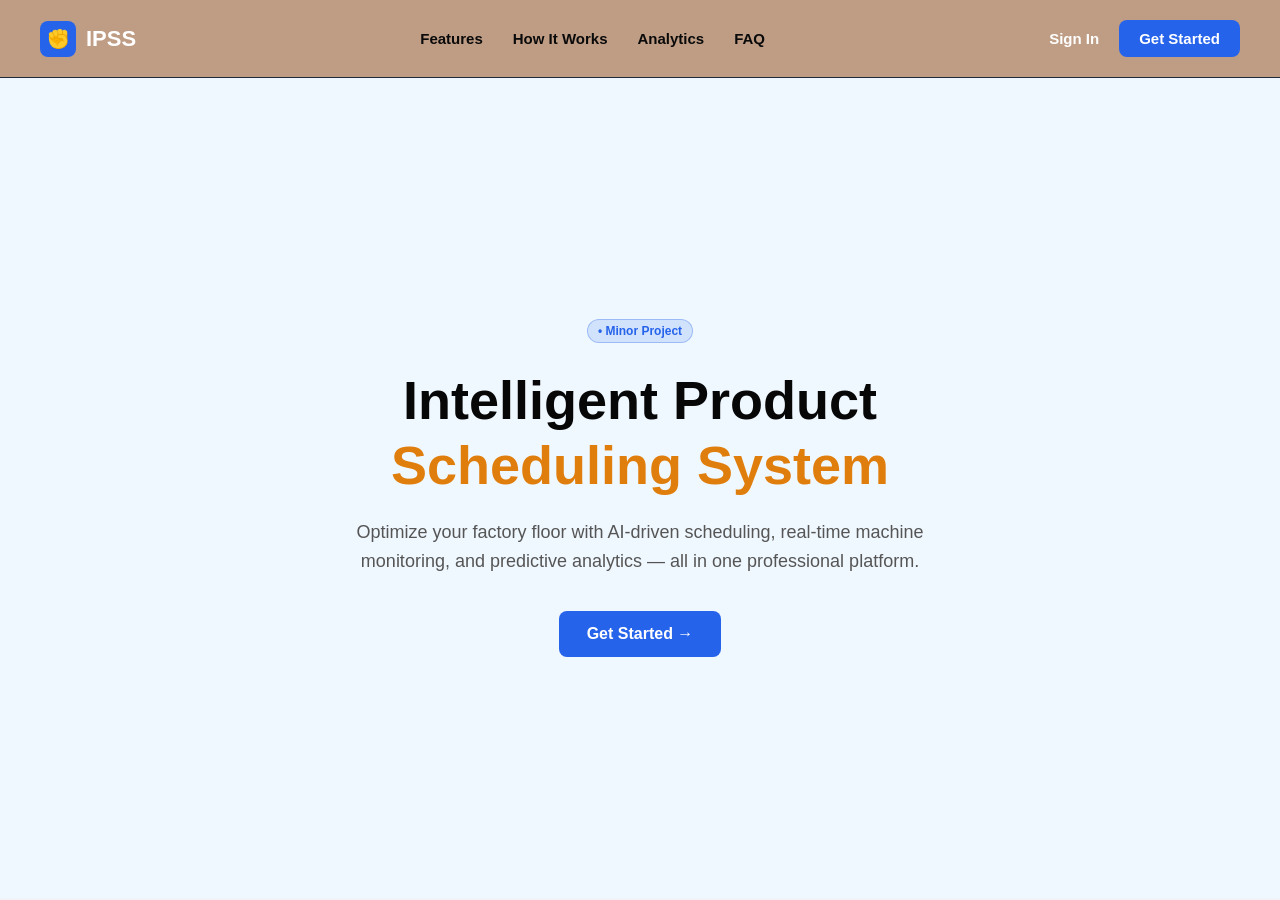
==== dashboard.html @ c1b98edc "Initial commit" ====
<!DOCTYPE html>
<html lang="en">
<head>
    <meta charset="UTF-8">
    <meta name="viewport" content="width=device-width, initial-scale=1.0">
    <title>ITPS - Dashboard</title>
    <link rel="stylesheet" href="css/style.css">
</head>
<body>

    <div class="app-container">
        <!-- Sidebar Navigation -->
        <aside class="sidebar">
            <div class="sidebar-header">
                <div class="logo-icon">&#9994;</div>
                <div>
                    <div class="logo-text">ITPS</div>
                    <span class="logo-sub">Scheduling System</span>
                </div>
            </div>

            <ul class="sidebar-menu">
                <li><a href="dashboard.html" class="active"><span class="icon">📊</span> <span>Dashboard</span></a></li>
                <li><a href="products.html"><span class="icon">📦</span> <span>Products</span></a></li>
                <li><a href="machines.html"><span class="icon">🏭</span> <span>Machines</span></a></li>
                <li><a href="orders.html"><span class="icon">📋</span> <span>Orders</span></a></li>
                <li><a href="schedule.html"><span class="icon">📅</span> <span>Schedule</span></a></li>
                <li><a href="reports.html"><span class="icon">📈</span> <span>Reports</span></a></li>
                <li><a href="profile.html"><span class="icon">👤</span> <span>Profile</span></a></li>
            </ul>

            <div class="sidebar-footer">
                <a href="index.html" onclick="logout()" class="btn-logout"><span class="icon">🚪</span> <span>Logout</span></a>
            </div>
        </aside>

        <!-- Main Content Area -->
        <main class="main-content">
            <!-- Top Header with Hamburger and Admin Profile -->
            <header class="top-header">
                <div class="header-left">
                    <button class="hamburger-btn" onclick="toggleMobileSidebar()">☰</button>
                    <h1 class="page-title">Dashboard Overview</h1>
                </div>

                <div class="header-controls">
                    <button id="themeToggleBtn" onclick="toggleDarkMode()" class="btn-theme-toggle">🌙 Dark Mode</button>

                    <a href="profile.html" class="user-profile" style="text-decoration: none;">
                        <div class="user-avatar">AU</div>
                        <div class="user-info">
                            <div class="user-name">Admin User</div>
                            <div class="user-role">Production Manager</div>
                        </div>
                    </a>
                </div>
            </header>

            <!-- Content Wrapper -->
            <div class="content-wrapper">
                <!-- Notifications & Alert Banner Area -->
                <div id="dashboardNotifications" class="notification-area">
                    <!-- Populated dynamically by script.js -->
                </div>

                <!-- Summary Stats Cards Grid -->
                <div class="stats-grid">
                    <div class="stat-card">
                        <div class="stat-info">
                            <h3>Total Products</h3>
                            <p id="dashTotalProducts">0</p>
                        </div>
                        <div class="stat-icon icon-purple">📦</div>
                    </div>

                    <div class="stat-card">
                        <div class="stat-info">
                            <h3>Total Machines</h3>
                            <p id="dashTotalMachines">0</p>
                        </div>
                        <div class="stat-icon icon-cyan">🏭</div>
                    </div>

                    <div class="stat-card">
                        <div class="stat-info">
                            <h3>Total Orders</h3>
                            <p id="dashTotalOrders">0</p>
                        </div>
                        <div class="stat-icon icon-blue">📋</div>
                    </div>

                    <div class="stat-card">
                        <div class="stat-info">
                            <h3>Pending Orders</h3>
                            <p id="dashPendingOrders">0</p>
                        </div>
                        <div class="stat-icon icon-amber">⏳</div>
                    </div>

                    <div class="stat-card">
                        <div class="stat-info">
                            <h3>Completed Orders</h3>
                            <p id="dashCompletedOrders">0</p>
                        </div>
                        <div class="stat-icon icon-green">✅</div>
                    </div>

                    <div class="stat-card">
                        <div class="stat-info">
                            <h3>Delayed Orders</h3>
                            <p id="dashDelayedOrders">0</p>
                        </div>
                        <div class="stat-icon icon-rose">⚠️</div>
                    </div>
                </div>

                <!-- Production Progress Indicator -->
                <div class="card">
                    <div class="card-header">
                        <h2 class="card-title">Production Progress</h2>
                        <span id="dashProgressVal" style="font-weight: 700; color: var(--primary-color);">0%</span>
                    </div>
                    <div class="progress-bar-container">
                        <div class="progress-track">
                            <div id="dashProgressBarFill" class="progress-fill" style="width: 0%;"></div>
                        </div>
                    </div>
                </div>

                <!-- Grid for Machine Utilization & Upcoming Deadlines -->
                <div style="display: grid; grid-template-columns: repeat(auto-fit, minmax(300px, 1fr)); gap: 20px;">
                    <!-- Machine Utilization Section -->
                    <div class="card">
                        <div class="card-header">
                            <h2 class="card-title">Machine Utilization</h2>
                            <a href="machines.html" class="btn btn-secondary btn-sm">Manage</a>
                        </div>
                        <div class="table-responsive">
                            <table class="custom-table">
                                <thead>
                                    <tr>
                                        <th>Machine</th>
                                        <th>Capacity</th>
                                        <th>Status</th>
                                        <th>Utilization</th>
                                    </tr>
                                </thead>
                                <tbody id="dashMachineStatusBody">
                                    <!-- Populated dynamically -->
                                </tbody>
                            </table>
                        </div>
                    </div>

                    <!-- Upcoming Deadlines Section -->
                    <div class="card">
                        <div class="card-header">
                            <h2 class="card-title">Upcoming Deadlines</h2>
                            <a href="orders.html" class="btn btn-secondary btn-sm">All Orders</a>
                        </div>
                        <div class="table-responsive">
                            <table class="custom-table">
                                <thead>
                                    <tr>
                                        <th>Order ID</th>
                                        <th>Product</th>
                                        <th>Deadline</th>
                                        <th>Status</th>
                                    </tr>
                                </thead>
                                <tbody id="dashUpcomingDeadlinesBody">
                                    <!-- Populated dynamically -->
                                </tbody>
                            </table>
                        </div>
                    </div>
                </div>

                <!-- Recent Activity Feed -->
                <div class="card">
                    <div class="card-header">
                        <h2 class="card-title">Recent Activity</h2>
                    </div>
                    <div id="dashActivityList" class="activity-list">
                        <!-- Populated dynamically -->
                    </div>
                </div>
            </div>
        </main>
    </div>

    <script src="js/script.js"></script>
</body>
</html>
---- css/style.css ----
/* 
===================================================================
   ITPS - Intelligent Product Scheduling System
   Unified Stylesheet (css/style.css)
   Matches Landing Page Colors & Supports Dark Mode + Mobile Navigation
===================================================================
*/

/* --- Reset & Global Variables --- */
* {
    margin: 0;
    padding: 0;
    box-sizing: border-box;
    font-family: 'Segoe UI', Tahoma, Geneva, Verdana, sans-serif;
}

:root {
    --primary-color: #2563eb;
    --primary-hover: #1d4ed8;
    --accent-orange: #e07e0d;
    --header-bg: #bf9d85;
    --sidebar-bg: #2d2621;
    --sidebar-hover: #3d342d;
    --sidebar-text: #d1c4b9;
    --sidebar-active: #ffffff;
    --bg-color: #f2f3f7;
    --card-bg: #ffffff;
    --text-color: #070707;
    --text-muted: #555555;
    --border-color: #d1d5db;
    
    /* Status Colors */
    --success-bg: #dcfce7;
    --success-text: #15803d;
    --warning-bg: #fef3c7;
    --warning-text: #b45309;
    --danger-bg: #fee2e2;
    --danger-text: #b91c1c;
    --info-bg: #dbeafe;
    --info-text: #1e40af;
}

/* ==========================================
   DARK MODE OVERRIDES
   ========================================== */
body.dark-mode {
    --bg-color: #0f172a;
    --card-bg: #1e293b;
    --text-color: #f8fafc;
    --text-muted: #94a3b8;
    --border-color: #334155;
    --header-bg: #1e293b;
    --sidebar-bg: #0f172a;
    --sidebar-hover: #1e293b;
}

body.dark-mode .custom-table th {
    background-color: #334155;
    color: #f8fafc;
}

body.dark-mode .form-control {
    background-color: #0f172a;
    color: #ffffff;
    border-color: #334155;
}

body {
    background-color: var(--bg-color);
    color: var(--text-color);
    min-height: 100vh;
    transition: background-color 0.3s, color 0.3s;
}

/* ==========================================
   ORIGINAL SINGLE-SCREEN LANDING PAGE STYLES
   ========================================== */
header {
    width: 100%;
    padding: 20px 40px;
    display: flex;
    justify-content: space-between;
    align-items: center;
    border-bottom: 1px solid #1e293b;
    background-color: var(--header-bg);
}

.logo {
    display: flex;
    align-items: center;
    gap: 10px;
    font-size: 22px;
    font-weight: 700;
    color: #ffffff;
    text-decoration: none;
}

.logo-icon {
    width: 36px;
    height: 36px;
    background-color: var(--primary-color);
    color: #ffffff;
    border-radius: 8px;
    display: flex;
    align-items: center;
    justify-content: center;
    font-size: 18px;
    font-weight: bold;
}

nav {
    display: flex;
    gap: 30px;
}

nav a {
    color: #0a0a0a;
    text-decoration: none;
    font-size: 15px;
    font-weight: 600;
    transition: color 0.2s;
}

nav a:hover {
    color: #ffffff;
}

.header-buttons {
    display: flex;
    align-items: center;
    gap: 20px;
}

.btn-signin {
    color: #ffffff;
    text-decoration: none;
    font-size: 15px;
    font-weight: 600;
}

.btn-signin:hover {
    color: #0a0a0a;
}

.btn-primary {
    background-color: var(--primary-color);
    color: #ffffff;
    padding: 10px 20px;
    border-radius: 8px;
    text-decoration: none;
    font-size: 15px;
    font-weight: 600;
    border: none;
    cursor: pointer;
    transition: background-color 0.2s;
    display: inline-flex;
    align-items: center;
    justify-content: center;
    gap: 8px;
}

.btn-primary:hover {
    background-color: var(--primary-hover);
}

/* Original Single-Screen Hero Container */
.hero-container {
    flex: 1;
    min-height: calc(100vh - 80px);
    display: flex;
    flex-direction: column;
    justify-content: center;
    align-items: center;
    text-align: center;
    padding: 0 20px;
    background-color: aliceblue;
}

body.dark-mode .hero-container {
    background-color: #0f172a;
}

.badge {
    background-color: rgba(37, 99, 235, 0.15);
    color: var(--primary-color);
    border: 1px solid rgba(37, 99, 235, 0.3);
    padding: 6px 16px;
    border-radius: 20px;
    font-size: 13px;
    font-weight: 600;
    margin-bottom: 25px;
    display: inline-block;
}

.hero-title {
    font-size: 54px;
    font-weight: 800;
    max-width: 800px;
    line-height: 1.2;
    margin-bottom: 20px;
    color: var(--text-color);
}

.hero-title span {
    color: var(--accent-orange);
}

.hero-description {
    color: var(--text-muted);
    font-size: 18px;
    max-width: 650px;
    line-height: 1.6;
    margin-bottom: 35px;
}

/* ==========================================
   INNER APP LAYOUT & SIDEBAR
   ========================================== */
.app-container {
    display: flex;
    width: 100%;
    min-height: 100vh;
}

.sidebar {
    width: 250px;
    background-color: var(--sidebar-bg);
    color: #ffffff;
    display: flex;
    flex-direction: column;
    position: fixed;
    height: 100vh;
    left: 0;
    top: 0;
    z-index: 100;
    box-shadow: 2px 0 10px rgba(0, 0, 0, 0.15);
    transition: transform 0.3s ease;
}

.sidebar-header {
    padding: 20px;
    display: flex;
    align-items: center;
    gap: 12px;
    background-color: var(--header-bg);
    border-bottom: 1px solid #1e293b;
}

.sidebar-header .logo-text {
    font-size: 20px;
    font-weight: 700;
    color: #ffffff;
}

.sidebar-header .logo-sub {
    font-size: 11px;
    color: #f1f5f9;
    font-weight: 600;
    display: block;
}

.sidebar-menu {
    list-style: none;
    padding: 20px 0;
    flex-grow: 1;
}

.sidebar-menu li a {
    display: flex;
    align-items: center;
    gap: 12px;
    padding: 12px 24px;
    color: var(--sidebar-text);
    text-decoration: none;
    font-size: 15px;
    font-weight: 500;
    transition: all 0.2s ease;
    border-left: 4px solid transparent;
}

.sidebar-menu li a:hover {
    background-color: var(--sidebar-hover);
    color: #ffffff;
}

.sidebar-menu li a.active {
    background-color: var(--sidebar-hover);
    color: var(--sidebar-active);
    border-left-color: var(--accent-orange);
}

.sidebar-menu li a .icon {
    font-size: 18px;
    width: 22px;
    text-align: center;
}

.sidebar-footer {
    padding: 16px 20px;
    border-top: 1px solid var(--sidebar-hover);
}

.btn-logout {
    display: flex;
    align-items: center;
    gap: 10px;
    color: #ef4444;
    text-decoration: none;
    font-size: 14px;
    font-weight: 600;
    padding: 10px;
    border-radius: 6px;
    transition: background-color 0.2s;
}

.btn-logout:hover {
    background-color: rgba(239, 68, 68, 0.1);
}

.main-content {
    margin-left: 250px;
    flex-grow: 1;
    display: flex;
    flex-direction: column;
    min-height: 100vh;
}

.top-header {
    background-color: var(--header-bg);
    height: 70px;
    padding: 0 30px;
    display: flex;
    align-items: center;
    justify-content: space-between;
    border-bottom: 1px solid var(--border-color);
}

.header-left {
    display: flex;
    align-items: center;
    gap: 15px;
}

.hamburger-btn {
    display: none;
    background: none;
    border: none;
    color: #ffffff;
    font-size: 24px;
    cursor: pointer;
}

.page-title {
    font-size: 22px;
    font-weight: 700;
    color: #ffffff;
}

.header-controls {
    display: flex;
    align-items: center;
    gap: 15px;
}

.btn-theme-toggle {
    background-color: rgba(255, 255, 255, 0.2);
    color: #ffffff;
    border: none;
    padding: 8px 12px;
    border-radius: 20px;
    cursor: pointer;
    font-size: 13px;
    font-weight: 600;
    transition: background-color 0.2s;
}

.btn-theme-toggle:hover {
    background-color: rgba(255, 255, 255, 0.35);
}

.user-profile {
    display: flex;
    align-items: center;
    gap: 10px;
    cursor: pointer;
    position: relative;
}

.user-avatar {
    width: 38px;
    height: 38px;
    background-color: var(--primary-color);
    border-radius: 50%;
    display: flex;
    align-items: center;
    justify-content: center;
    font-weight: bold;
    color: #ffffff;
}

.user-info {
    font-size: 14px;
}

.user-name {
    font-weight: 700;
    color: #ffffff;
}

.user-role {
    font-size: 12px;
    color: #f1f5f9;
}

.content-wrapper {
    padding: 30px;
    flex-grow: 1;
}

/* ==========================================
   ALERTS & NOTIFICATIONS
   ========================================== */
.notification-area {
    margin-bottom: 25px;
    display: flex;
    flex-direction: column;
    gap: 10px;
}

.alert-box {
    padding: 12px 16px;
    border-radius: 8px;
    font-size: 14px;
    display: flex;
    align-items: center;
    justify-content: space-between;
    border-left: 4px solid;
}

.alert-warning {
    background-color: #fef3c7;
    color: #b45309;
    border-left-color: #d97706;
}

.alert-danger {
    background-color: #fee2e2;
    color: #b91c1c;
    border-left-color: #dc2626;
}

.alert-success {
    background-color: #dcfce7;
    color: #15803d;
    border-left-color: #16a34a;
}

.alert-info {
    background-color: #dbeafe;
    color: #1e40af;
    border-left-color: #2563eb;
}

/* ==========================================
   SEARCH & FILTER CONTROLS
   ========================================== */
.filter-bar {
    display: flex;
    flex-wrap: wrap;
    gap: 15px;
    align-items: center;
    justify-content: space-between;
    margin-bottom: 20px;
}

.search-box {
    position: relative;
    flex: 1;
    min-width: 220px;
}

.search-box input {
    width: 100%;
    padding: 10px 14px 10px 36px;
    border: 1px solid var(--border-color);
    border-radius: 6px;
    font-size: 14px;
    outline: none;
    background-color: var(--card-bg);
    color: var(--text-color);
}

.search-box .search-icon {
    position: absolute;
    left: 12px;
    top: 50%;
    transform: translateY(-50%);
    color: var(--text-muted);
    font-size: 14px;
}

.filter-group {
    display: flex;
    gap: 10px;
    align-items: center;
}

.filter-group label {
    font-size: 13px;
    font-weight: 600;
}

/* ==========================================
   GANTT TIMELINE CHART (SCHEDULE PAGE)
   ========================================== */
.gantt-container {
    margin-top: 25px;
    background-color: var(--card-bg);
    border-radius: 10px;
    padding: 20px;
    border: 1px solid var(--border-color);
}

.gantt-header {
    display: grid;
    grid-template-columns: 120px repeat(6, 1fr);
    border-bottom: 2px solid var(--border-color);
    padding-bottom: 10px;
    font-weight: 600;
    font-size: 13px;
    text-align: center;
    color: var(--text-muted);
}

.gantt-row {
    display: grid;
    grid-template-columns: 120px repeat(6, 1fr);
    align-items: center;
    border-bottom: 1px solid var(--border-color);
    padding: 12px 0;
    font-size: 13px;
}

.gantt-machine-label {
    font-weight: 700;
    padding-left: 8px;
}

.gantt-slot {
    padding: 4px;
}

.gantt-bar {
    background-color: var(--primary-color);
    color: #ffffff;
    padding: 6px 8px;
    border-radius: 6px;
    font-size: 12px;
    font-weight: 600;
    text-align: center;
    white-space: nowrap;
    overflow: hidden;
    text-overflow: ellipsis;
    box-shadow: 0 2px 4px rgba(0, 0, 0, 0.1);
}

.gantt-bar.high { background-color: #dc2626; }
.gantt-bar.medium { background-color: #d97706; }
.gantt-bar.low { background-color: #2563eb; }

/* ==========================================
   DASHBOARD RECENT ACTIVITY & PROGRESS
   ========================================== */
.activity-list {
    display: flex;
    flex-direction: column;
    gap: 12px;
}

.activity-item {
    display: flex;
    align-items: center;
    gap: 12px;
    font-size: 14px;
    padding: 10px 0;
    border-bottom: 1px solid var(--border-color);
}

.activity-item:last-child {
    border-bottom: none;
}

.activity-icon {
    width: 32px;
    height: 32px;
    border-radius: 50%;
    background-color: var(--info-bg);
    color: var(--info-text);
    display: flex;
    align-items: center;
    justify-content: center;
    font-size: 14px;
}

.activity-time {
    margin-left: auto;
    font-size: 12px;
    color: var(--text-muted);
}

.progress-bar-container {
    margin-top: 10px;
}

.progress-label {
    display: flex;
    justify-content: space-between;
    font-size: 13px;
    font-weight: 600;
    margin-bottom: 6px;
}

.progress-track {
    width: 100%;
    height: 12px;
    background-color: #e2e8f0;
    border-radius: 6px;
    overflow: hidden;
}

body.dark-mode .progress-track {
    background-color: #334155;
}

.progress-fill {
    height: 100%;
    background-color: var(--primary-color);
    border-radius: 6px;
    transition: width 0.4s ease;
}

/* ==========================================
   DASHBOARD & REPORTS STATS CARDS
   ========================================== */
.stats-grid {
    display: grid;
    grid-template-columns: repeat(auto-fit, minmax(200px, 1fr));
    gap: 20px;
    margin-bottom: 30px;
}

.stat-card {
    background-color: var(--card-bg);
    border-radius: 10px;
    padding: 20px;
    border: 1px solid var(--border-color);
    box-shadow: 0 2px 4px rgba(0, 0, 0, 0.03);
    display: flex;
    align-items: center;
    justify-content: space-between;
}

.stat-info h3 {
    font-size: 13px;
    text-transform: uppercase;
    letter-spacing: 0.5px;
    color: var(--text-muted);
    margin-bottom: 6px;
}

.stat-info p {
    font-size: 26px;
    font-weight: 700;
    color: var(--text-color);
}

.stat-icon {
    width: 48px;
    height: 48px;
    border-radius: 10px;
    display: flex;
    align-items: center;
    justify-content: center;
    font-size: 22px;
}

.icon-blue { background-color: #dbeafe; color: #2563eb; }
.icon-amber { background-color: #fef3c7; color: #d97706; }
.icon-green { background-color: #dcfce7; color: #16a34a; }
.icon-purple { background-color: #f3e8ff; color: #9333ea; }
.icon-cyan { background-color: #cff4fc; color: #0891b2; }
.icon-rose { background-color: #ffe4e6; color: #e11d48; }

.card {
    background-color: var(--card-bg);
    border-radius: 10px;
    border: 1px solid var(--border-color);
    box-shadow: 0 2px 4px rgba(0, 0, 0, 0.03);
    padding: 24px;
    margin-bottom: 30px;
}

.card-header {
    display: flex;
    align-items: center;
    justify-content: space-between;
    margin-bottom: 20px;
    padding-bottom: 12px;
    border-bottom: 1px solid var(--border-color);
}

.card-title {
    font-size: 18px;
    font-weight: 600;
    color: var(--text-color);
}

/* Forms */
.form-grid {
    display: grid;
    grid-template-columns: repeat(auto-fit, minmax(200px, 1fr));
    gap: 16px;
    align-items: end;
    margin-bottom: 20px;
}

.form-group {
    display: flex;
    flex-direction: column;
    gap: 6px;
}

.form-group label {
    font-size: 13px;
    font-weight: 600;
    color: var(--text-color);
}

.form-control {
    padding: 10px 14px;
    border: 1px solid var(--border-color);
    border-radius: 6px;
    font-size: 14px;
    outline: none;
    transition: border-color 0.2s;
    background-color: var(--card-bg);
    color: var(--text-color);
}

.form-control:focus {
    border-color: var(--primary-color);
    box-shadow: 0 0 0 3px rgba(37, 99, 235, 0.1);
}

/* Buttons */
.btn {
    padding: 10px 18px;
    border-radius: 6px;
    font-size: 14px;
    font-weight: 600;
    cursor: pointer;
    border: none;
    transition: all 0.2s;
    display: inline-flex;
    align-items: center;
    justify-content: center;
    gap: 8px;
    text-decoration: none;
}

.btn-secondary {
    background-color: #64748b;
    color: #ffffff;
}

.btn-secondary:hover {
    background-color: #475569;
}

.btn-danger {
    background-color: #ef4444;
    color: #ffffff;
}

.btn-danger:hover {
    background-color: #dc2626;
}

.btn-success {
    background-color: #16a34a;
    color: #ffffff;
}

.btn-success:hover {
    background-color: #15803d;
}

.btn-sm {
    padding: 6px 12px;
    font-size: 12px;
}

/* Tables */
.table-responsive {
    width: 100%;
    overflow-x: auto;
}

.custom-table {
    width: 100%;
    border-collapse: collapse;
    font-size: 14px;
    text-align: left;
}

.custom-table th {
    background-color: #f1f5f9;
    color: var(--text-color);
    font-weight: 600;
    padding: 12px 16px;
    border-bottom: 2px solid var(--border-color);
}

.custom-table td {
    padding: 12px 16px;
    border-bottom: 1px solid var(--border-color);
    color: var(--text-color);
}

.custom-table tbody tr:hover {
    background-color: rgba(37, 99, 235, 0.04);
}

/* Badges */
.badge {
    display: inline-block;
    padding: 4px 10px;
    border-radius: 12px;
    font-size: 12px;
    font-weight: 600;
    text-transform: capitalize;
}

.badge-success { background-color: var(--success-bg); color: var(--success-text); }
.badge-warning { background-color: var(--warning-bg); color: var(--warning-text); }
.badge-danger { background-color: var(--danger-bg); color: var(--danger-text); }
.badge-info { background-color: var(--info-bg); color: var(--info-text); }

.action-buttons {
    display: flex;
    gap: 8px;
}

.empty-placeholder {
    text-align: center;
    padding: 30px;
    color: var(--text-muted);
    font-size: 14px;
}

/* ==========================================
   RESPONSIVE MOBILE STYLES
   ========================================== */
@media (max-width: 768px) {
    .hamburger-btn {
        display: block;
    }

    .sidebar {
        transform: translateX(-100%);
        width: 240px;
    }

    .sidebar.open {
        transform: translateX(0);
    }

    .main-content {
        margin-left: 0;
    }

    .top-header {
        padding: 0 15px;
    }

    .content-wrapper {
        padding: 15px;
    }

    .hero-title {
        font-size: 32px;
    }
}
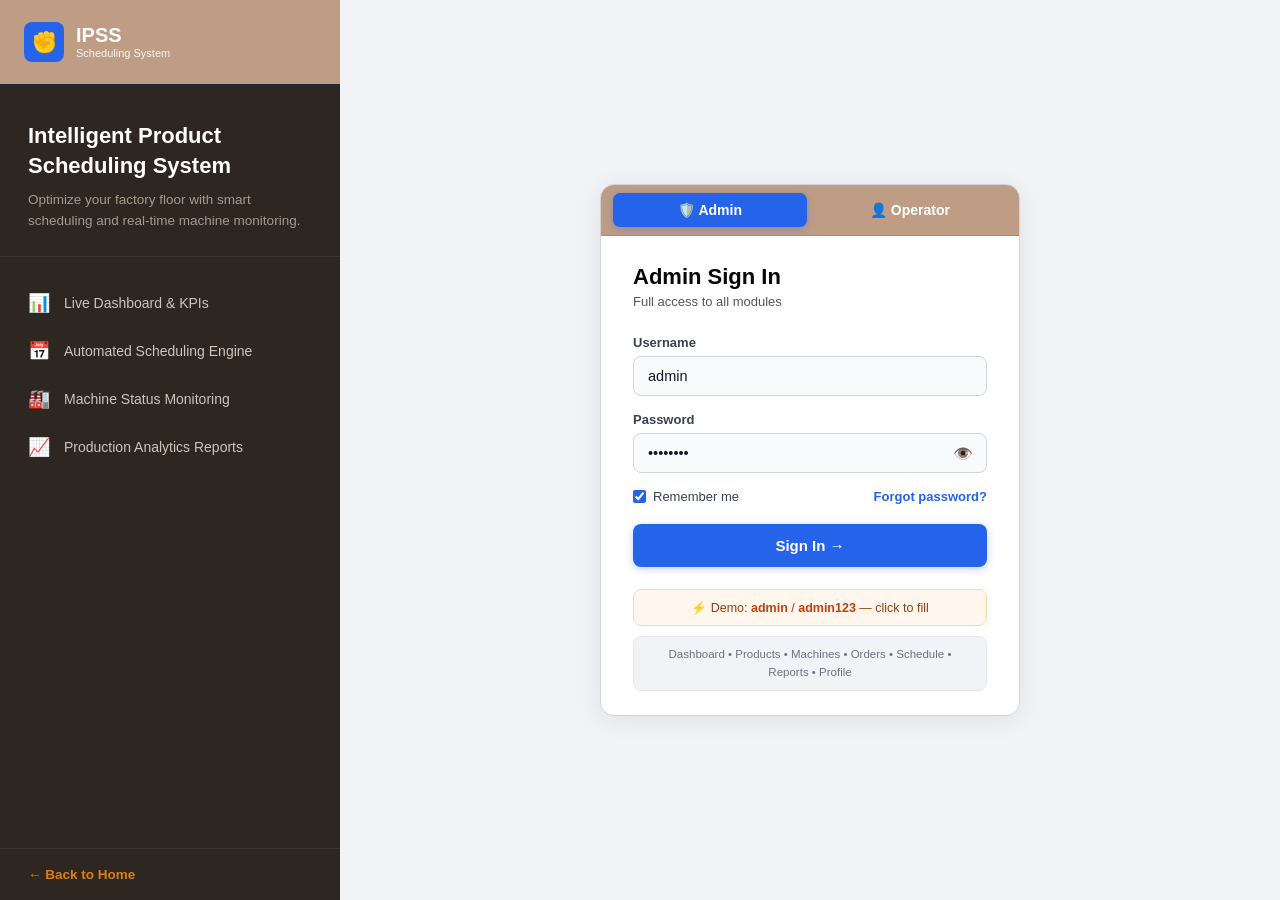
==== commit 694812ed: "loginchange" ====
--- a/dashboard.html
+++ b/dashboard.html
@@ -3,7 +3,8 @@
 <head>
     <meta charset="UTF-8">
     <meta name="viewport" content="width=device-width, initial-scale=1.0">
-    <title>ITPS - Dashboard</title>
+    <title>IPSS - Dashboard</title>
+    <link rel="icon" type="image/svg+xml" href="images/favicon.svg">
     <link rel="stylesheet" href="css/style.css">
 </head>
 <body>
@@ -14,7 +15,7 @@
             <div class="sidebar-header">
                 <div class="logo-icon">&#9994;</div>
                 <div>
-                    <div class="logo-text">ITPS</div>
+                    <div class="logo-text">IPSS</div>
                     <span class="logo-sub">Scheduling System</span>
                 </div>
             </div>
--- a/css/style.css
+++ b/css/style.css
@@ -890,4 +890,379 @@
     .hero-title {
         font-size: 32px;
     }
+}
+
+/* ==========================================
+   DUAL ORDER ENTRY & PRE-SCHEDULING STYLES
+   ========================================== */
+.tab-container {
+    display: flex;
+    gap: 10px;
+    border-bottom: 2px solid var(--border-color);
+    margin-bottom: 20px;
+}
+
+.tab-btn {
+    padding: 10px 18px;
+    background: transparent;
+    border: none;
+    border-bottom: 3px solid transparent;
+    font-size: 14px;
+    font-weight: 600;
+    color: var(--text-muted);
+    cursor: pointer;
+    transition: all 0.2s ease;
+    margin-bottom: -2px;
+}
+
+.tab-btn:hover {
+    color: var(--primary-color);
+}
+
+.tab-btn.active {
+    color: var(--primary-color);
+    border-bottom-color: var(--primary-color);
+}
+
+.tab-content {
+    animation: fadeIn 0.3s ease-in-out;
+}
+
+@keyframes fadeIn {
+    from { opacity: 0; transform: translateY(4px); }
+    to { opacity: 1; transform: translateY(0); }
+}
+
+/* Drag & Drop Zone */
+.drop-zone {
+    border: 2px dashed var(--border-color);
+    border-radius: 12px;
+    padding: 30px 20px;
+    text-align: center;
+    background-color: rgba(37, 99, 235, 0.02);
+    cursor: pointer;
+    transition: all 0.25s ease;
+}
+
+body.dark-mode .drop-zone {
+    background-color: rgba(255, 255, 255, 0.02);
+}
+
+.drop-zone:hover, .drop-zone.drop-zone--over {
+    border-color: var(--primary-color);
+    background-color: rgba(37, 99, 235, 0.08);
+}
+
+.drop-zone-icon {
+    font-size: 36px;
+    margin-bottom: 8px;
+}
+
+.drop-zone-prompt {
+    font-size: 14px;
+    color: var(--text-color);
+}
+
+/* CSV Preview Table Row Highlights */
+.tr-invalid {
+    background-color: rgba(239, 68, 68, 0.1) !important;
+}
+
+.tr-valid {
+    background-color: rgba(34, 197, 94, 0.05) !important;
+}
+
+/* Pre-Scheduling Analysis Modal */
+.modal-overlay {
+    position: fixed;
+    top: 0;
+    left: 0;
+    width: 100vw;
+    height: 100vh;
+    background: rgba(15, 23, 42, 0.65);
+    backdrop-filter: blur(5px);
+    display: flex;
+    align-items: center;
+    justify-content: center;
+    z-index: 1000;
+    padding: 20px;
+    animation: fadeIn 0.25s ease-out;
+}
+
+.modal-content {
+    background: var(--card-bg);
+    color: var(--text-color);
+    border-radius: 16px;
+    width: 100%;
+    max-width: 960px;
+    max-height: 90vh;
+    display: flex;
+    flex-direction: column;
+    box-shadow: 0 20px 25px -5px rgba(0, 0, 0, 0.3), 0 10px 10px -5px rgba(0, 0, 0, 0.2);
+    border: 1px solid var(--border-color);
+    overflow: hidden;
+}
+
+.modal-header {
+    padding: 20px 25px;
+    border-bottom: 1px solid var(--border-color);
+    display: flex;
+    justify-content: space-between;
+    align-items: flex-start;
+}
+
+.modal-title {
+    font-size: 20px;
+    font-weight: 700;
+}
+
+.modal-close-btn {
+    background: transparent;
+    border: none;
+    font-size: 24px;
+    font-weight: 600;
+    color: var(--text-muted);
+    cursor: pointer;
+    line-height: 1;
+    padding: 4px 8px;
+    border-radius: 6px;
+}
+
+.modal-close-btn:hover {
+    color: var(--text-color);
+    background-color: rgba(0, 0, 0, 0.05);
+}
+
+.modal-body {
+    padding: 20px 25px;
+    overflow-y: auto;
+    flex: 1;
+}
+
+.modal-footer {
+    padding: 15px 25px;
+    border-top: 1px solid var(--border-color);
+    display: flex;
+    justify-content: flex-end;
+    gap: 12px;
+    background: rgba(0, 0, 0, 0.02);
+}
+
+/* Modal KPI Cards */
+.modal-kpi-grid {
+    display: grid;
+    grid-template-columns: repeat(auto-fit, minmax(200px, 1fr));
+    gap: 15px;
+    margin-bottom: 20px;
+}
+
+.kpi-card {
+    background: var(--bg-color);
+    border: 1px solid var(--border-color);
+    border-radius: 12px;
+    padding: 15px;
+    display: flex;
+    align-items: center;
+    gap: 12px;
+}
+
+.kpi-icon {
+    font-size: 24px;
+    width: 44px;
+    height: 44px;
+    border-radius: 10px;
+    background: var(--card-bg);
+    display: flex;
+    align-items: center;
+    justify-content: center;
+    border: 1px solid var(--border-color);
+}
+
+.kpi-label {
+    font-size: 12px;
+    color: var(--text-muted);
+    font-weight: 500;
+}
+
+.kpi-value {
+    font-size: 18px;
+    font-weight: 700;
+    color: var(--text-color);
+    margin-top: 2px;
+}
+
+/* Machine Chips Breakdown */
+.machine-status-chips {
+    display: flex;
+    gap: 10px;
+    flex-wrap: wrap;
+}
+
+.machine-chip {
+    padding: 8px 14px;
+    border-radius: 10px;
+    background: var(--bg-color);
+    border: 1px solid var(--border-color);
+    font-size: 13px;
+    display: flex;
+    align-items: center;
+    gap: 8px;
+}
+
+.chip-status-dot {
+    width: 8px;
+    height: 8px;
+    border-radius: 50%;
+}
+
+.chip-status-dot.available { background-color: #22c55e; }
+.chip-status-dot.working { background-color: #eab308; }
+.chip-status-dot.maintenance { background-color: #ef4444; }
+
+/* Custom Risk Badges */
+.badge-on-track {
+    background-color: #dcfce7;
+    color: #15803d;
+    border: 1px solid #bbf7d0;
+}
+
+.badge-delay-alert {
+    background-color: #fee2e2;
+    color: #b91c1c;
+    border: 1px solid #fca5a5;
+    animation: pulseAlert 1.5s infinite alternate;
+}
+
+@keyframes pulseAlert {
+    from { opacity: 0.8; }
+    to { opacity: 1; transform: scale(1.02); }
+}
+
+body.dark-mode .badge-on-track {
+    background-color: rgba(34, 197, 94, 0.2);
+    color: #4ade80;
+    border-color: rgba(34, 197, 94, 0.4);
+}
+
+body.dark-mode .badge-delay-alert {
+    background-color: rgba(239, 68, 68, 0.2);
+    color: #f87171;
+    border-color: rgba(239, 68, 68, 0.4);
+}
+
+/* ==========================================
+   ROLE-BASED ACCESS CONTROL (RBAC) STYLES
+   ========================================== */
+.user-role-badge {
+    font-size: 10.5px;
+    font-weight: 700;
+    padding: 2px 8px;
+    border-radius: 12px;
+    letter-spacing: 0.3px;
+    text-transform: uppercase;
+    display: inline-block;
+}
+
+.role-badge-admin {
+    background-color: #2563eb;
+    color: #ffffff;
+}
+
+.role-badge-user {
+    background-color: #059669;
+    color: #ffffff;
+}
+
+.view-only-tag {
+    display: inline-flex;
+    align-items: center;
+    gap: 4px;
+    background-color: #f3f4f6;
+    color: #4b5563;
+    border: 1px solid #d1d5db;
+    border-radius: 6px;
+    font-size: 11.5px;
+    padding: 4px 8px;
+    font-weight: 600;
+}
+
+body.dark-mode .view-only-tag {
+    background-color: #1e293b;
+    color: #94a3b8;
+    border-color: #334155;
+}
+
+/* Toast Notification for Access Restrictions */
+.toast-container {
+    position: fixed;
+    top: 24px;
+    right: 24px;
+    z-index: 9999;
+    display: flex;
+    flex-direction: column;
+    gap: 10px;
+    pointer-events: none;
+}
+
+.custom-toast {
+    pointer-events: auto;
+    min-width: 300px;
+    max-width: 420px;
+    padding: 14px 18px;
+    border-radius: 10px;
+    box-shadow: 0 10px 30px rgba(0, 0, 0, 0.25);
+    display: flex;
+    align-items: center;
+    gap: 12px;
+    color: #ffffff;
+    font-size: 14px;
+    font-weight: 500;
+    animation: slideInToast 0.35s cubic-bezier(0.175, 0.885, 0.32, 1.275);
+    backdrop-filter: blur(8px);
+}
+
+.custom-toast.toast-error {
+    background: linear-gradient(135deg, #dc2626 0%, #b91c1c 100%);
+    border: 1px solid #ef4444;
+}
+
+.custom-toast.toast-success {
+    background: linear-gradient(135deg, #059669 0%, #047857 100%);
+    border: 1px solid #10b981;
+}
+
+.custom-toast.toast-info {
+    background: linear-gradient(135deg, #2563eb 0%, #1d4ed8 100%);
+    border: 1px solid #3b82f6;
+}
+
+.toast-icon {
+    font-size: 20px;
+    line-height: 1;
+}
+
+.toast-content {
+    flex: 1;
+}
+
+.toast-title {
+    font-weight: 700;
+    font-size: 14px;
+    margin-bottom: 2px;
+}
+
+.toast-desc {
+    font-size: 12.5px;
+    opacity: 0.95;
+}
+
+@keyframes slideInToast {
+    from {
+        opacity: 0;
+        transform: translateX(100%) scale(0.9);
+    }
+    to {
+        opacity: 1;
+        transform: translateX(0) scale(1);
+    }
 }
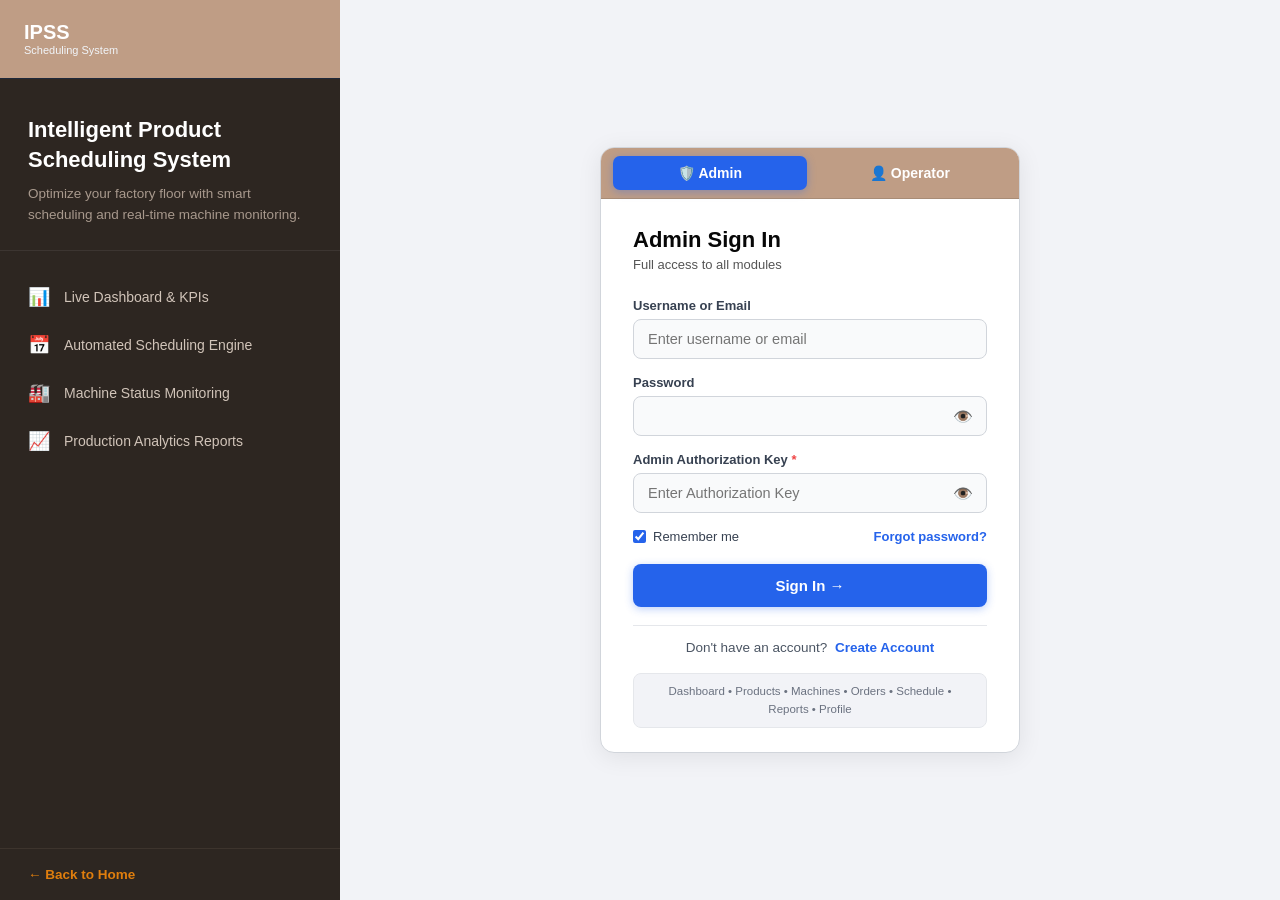
==== commit 65fb2c42: "Implement Admin Authorization Key auth, clean IPSS logo branding, and fix sign-in workflow" ====
--- a/dashboard.html
+++ b/dashboard.html
@@ -4,7 +4,7 @@
     <meta charset="UTF-8">
     <meta name="viewport" content="width=device-width, initial-scale=1.0">
     <title>IPSS - Dashboard</title>
-    <link rel="icon" type="image/svg+xml" href="images/favicon.svg">
+    <link rel="icon" type="image/png" href="images/favicon.png">
     <link rel="stylesheet" href="css/style.css">
 </head>
 <body>
@@ -13,7 +13,6 @@
         <!-- Sidebar Navigation -->
         <aside class="sidebar">
             <div class="sidebar-header">
-                <div class="logo-icon">&#9994;</div>
                 <div>
                     <div class="logo-text">IPSS</div>
                     <span class="logo-sub">Scheduling System</span>
--- a/css/style.css
+++ b/css/style.css
@@ -28,7 +28,7 @@
     --text-color: #070707;
     --text-muted: #555555;
     --border-color: #d1d5db;
-    
+
     /* Status Colors */
     --success-bg: #dcfce7;
     --success-text: #15803d;
@@ -88,24 +88,11 @@
 .logo {
     display: flex;
     align-items: center;
-    gap: 10px;
     font-size: 22px;
     font-weight: 700;
     color: #ffffff;
     text-decoration: none;
-}
-
-.logo-icon {
-    width: 36px;
-    height: 36px;
-    background-color: var(--primary-color);
-    color: #ffffff;
-    border-radius: 8px;
-    display: flex;
-    align-items: center;
-    justify-content: center;
-    font-size: 18px;
-    font-weight: bold;
+    letter-spacing: 0.5px;
 }
 
 nav {
@@ -564,9 +551,17 @@
     box-shadow: 0 2px 4px rgba(0, 0, 0, 0.1);
 }
 
-.gantt-bar.high { background-color: #dc2626; }
-.gantt-bar.medium { background-color: #d97706; }
-.gantt-bar.low { background-color: #2563eb; }
+.gantt-bar.high {
+    background-color: #dc2626;
+}
+
+.gantt-bar.medium {
+    background-color: #d97706;
+}
+
+.gantt-bar.low {
+    background-color: #2563eb;
+}
 
 /* ==========================================
    DASHBOARD RECENT ACTIVITY & PROGRESS
@@ -684,12 +679,35 @@
     font-size: 22px;
 }
 
-.icon-blue { background-color: #dbeafe; color: #2563eb; }
-.icon-amber { background-color: #fef3c7; color: #d97706; }
-.icon-green { background-color: #dcfce7; color: #16a34a; }
-.icon-purple { background-color: #f3e8ff; color: #9333ea; }
-.icon-cyan { background-color: #cff4fc; color: #0891b2; }
-.icon-rose { background-color: #ffe4e6; color: #e11d48; }
+.icon-blue {
+    background-color: #dbeafe;
+    color: #2563eb;
+}
+
+.icon-amber {
+    background-color: #fef3c7;
+    color: #d97706;
+}
+
+.icon-green {
+    background-color: #dcfce7;
+    color: #16a34a;
+}
+
+.icon-purple {
+    background-color: #f3e8ff;
+    color: #9333ea;
+}
+
+.icon-cyan {
+    background-color: #cff4fc;
+    color: #0891b2;
+}
+
+.icon-rose {
+    background-color: #ffe4e6;
+    color: #e11d48;
+}
 
 .card {
     background-color: var(--card-bg);
@@ -841,10 +859,25 @@
     text-transform: capitalize;
 }
 
-.badge-success { background-color: var(--success-bg); color: var(--success-text); }
-.badge-warning { background-color: var(--warning-bg); color: var(--warning-text); }
-.badge-danger { background-color: var(--danger-bg); color: var(--danger-text); }
-.badge-info { background-color: var(--info-bg); color: var(--info-text); }
+.badge-success {
+    background-color: var(--success-bg);
+    color: var(--success-text);
+}
+
+.badge-warning {
+    background-color: var(--warning-bg);
+    color: var(--warning-text);
+}
+
+.badge-danger {
+    background-color: var(--danger-bg);
+    color: var(--danger-text);
+}
+
+.badge-info {
+    background-color: var(--info-bg);
+    color: var(--info-text);
+}
 
 .action-buttons {
     display: flex;
@@ -929,8 +962,15 @@
 }
 
 @keyframes fadeIn {
-    from { opacity: 0; transform: translateY(4px); }
-    to { opacity: 1; transform: translateY(0); }
+    from {
+        opacity: 0;
+        transform: translateY(4px);
+    }
+
+    to {
+        opacity: 1;
+        transform: translateY(0);
+    }
 }
 
 /* Drag & Drop Zone */
@@ -948,7 +988,8 @@
     background-color: rgba(255, 255, 255, 0.02);
 }
 
-.drop-zone:hover, .drop-zone.drop-zone--over {
+.drop-zone:hover,
+.drop-zone.drop-zone--over {
     border-color: var(--primary-color);
     background-color: rgba(37, 99, 235, 0.08);
 }
@@ -1115,9 +1156,17 @@
     border-radius: 50%;
 }
 
-.chip-status-dot.available { background-color: #22c55e; }
-.chip-status-dot.working { background-color: #eab308; }
-.chip-status-dot.maintenance { background-color: #ef4444; }
+.chip-status-dot.available {
+    background-color: #22c55e;
+}
+
+.chip-status-dot.working {
+    background-color: #eab308;
+}
+
+.chip-status-dot.maintenance {
+    background-color: #ef4444;
+}
 
 /* Custom Risk Badges */
 .badge-on-track {
@@ -1134,8 +1183,14 @@
 }
 
 @keyframes pulseAlert {
-    from { opacity: 0.8; }
-    to { opacity: 1; transform: scale(1.02); }
+    from {
+        opacity: 0.8;
+    }
+
+    to {
+        opacity: 1;
+        transform: scale(1.02);
+    }
 }
 
 body.dark-mode .badge-on-track {
@@ -1261,6 +1316,7 @@
         opacity: 0;
         transform: translateX(100%) scale(0.9);
     }
+
     to {
         opacity: 1;
         transform: translateX(0) scale(1);
